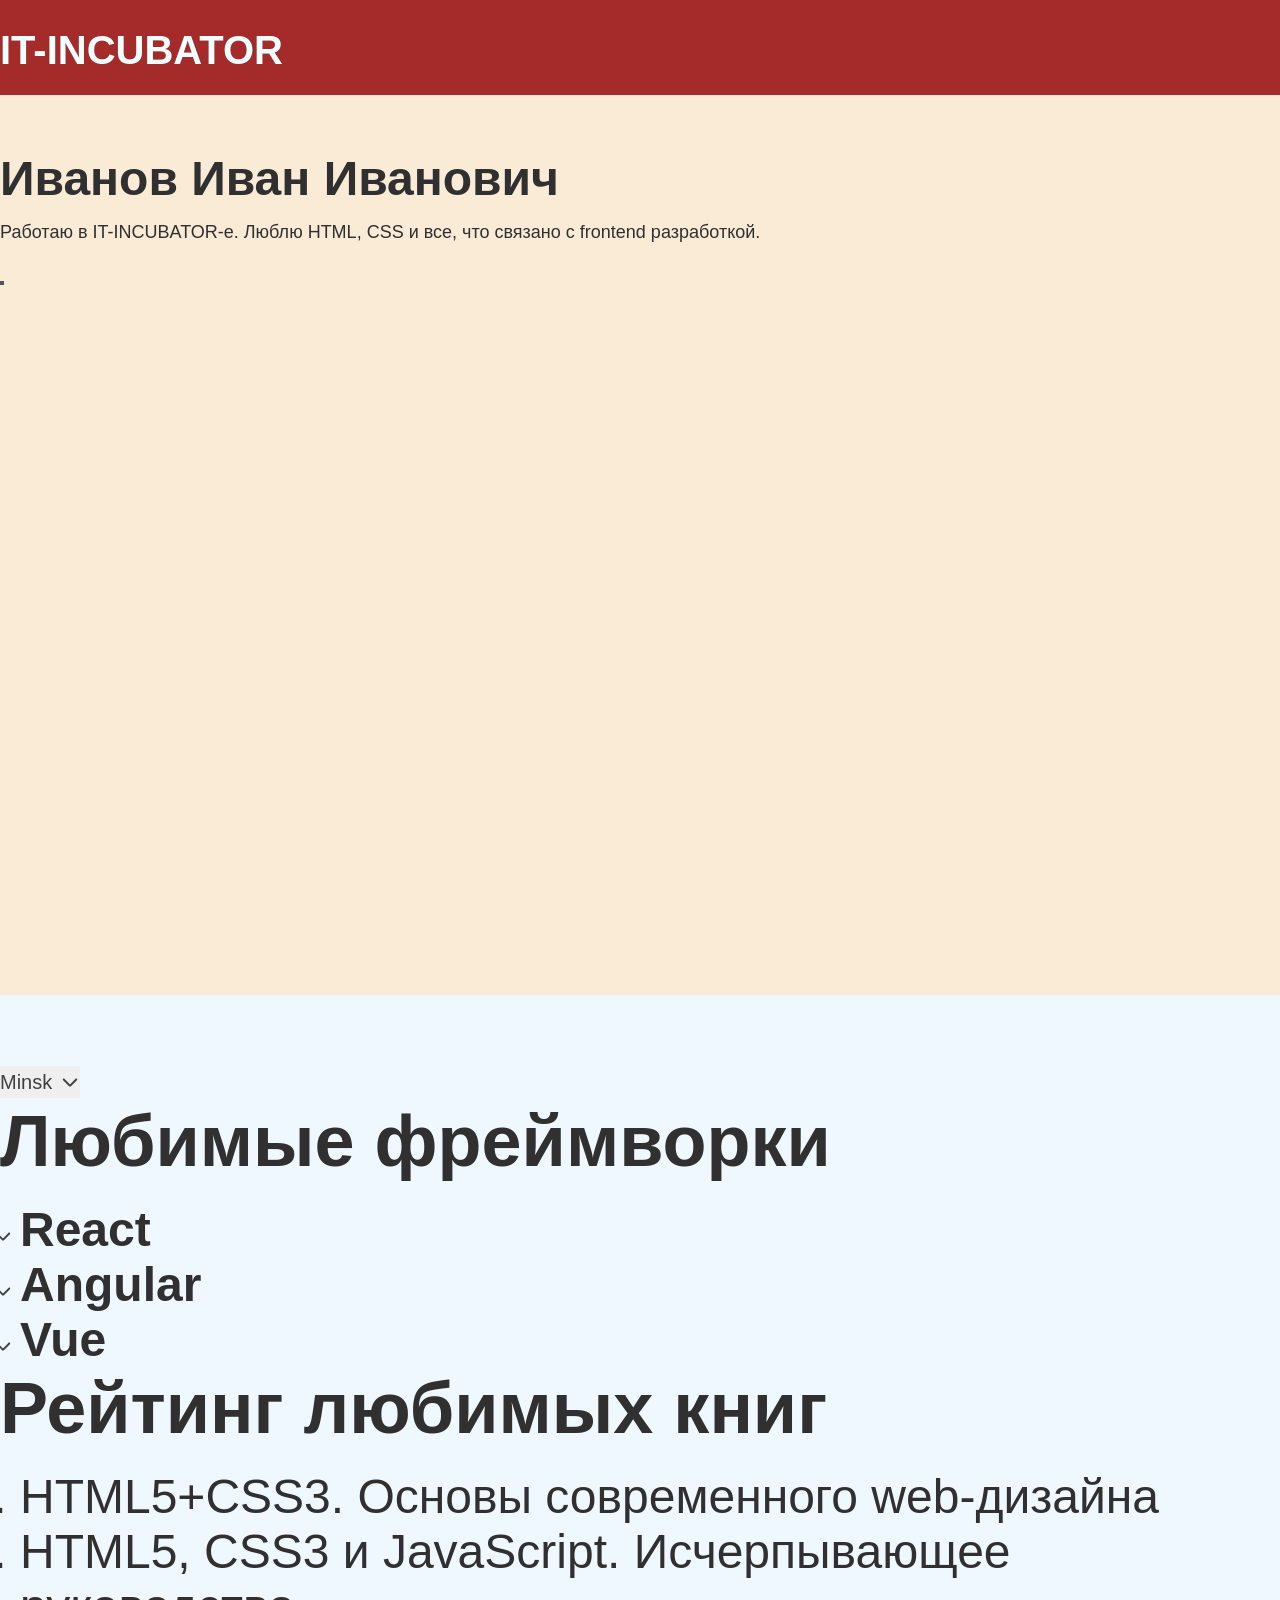
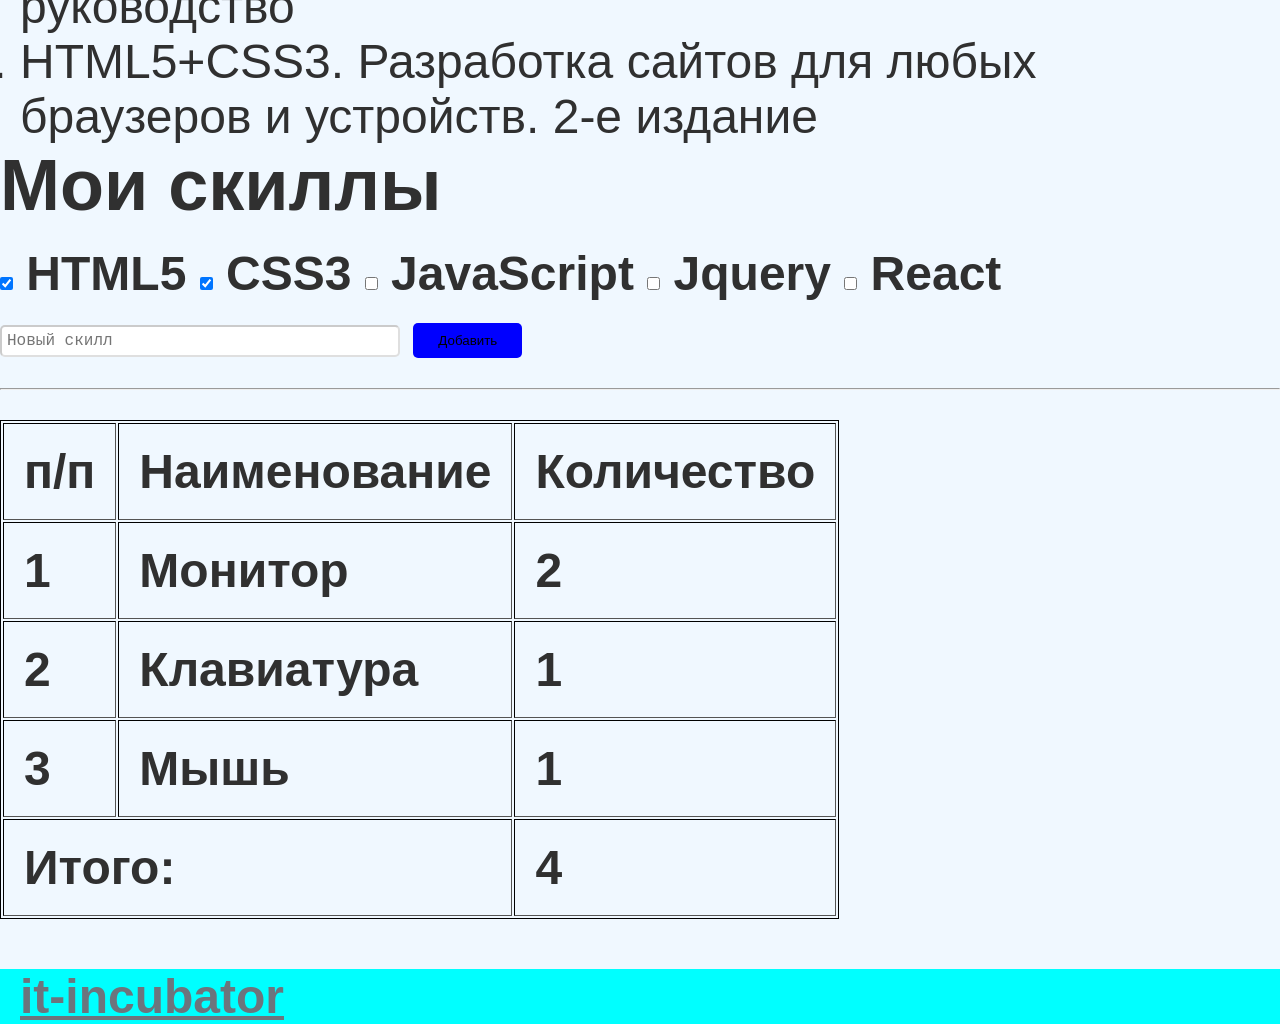
==== index.html @ 05293abf "fgdgf" ====
<!DOCTYPE html>
<html lang="en">
<head>
    <meta charset="UTF-8">
    <meta name="viewport" content="width=device-width, initial-scale=1.0">
    <link rel="preconnect" href="https://fonts.googleapis.com">
    <link rel="preconnect" href="https://fonts.gstatic.com" crossorigin>
    <link href="https://fonts.googleapis.com/css2?family=BBH+Hegarty&display=swap" rel="stylesheet">
    <link rel="stylesheet" href="style.css">
    <title>It-incubator precourse</title>
</head>
<body data-cy="hw2-body">
    <header data-cy="hw2-header">
        <span data-cy="hw2-header-span">IT-INCUBATOR</span>
    </header>

    <section class="main-section" data-cy="hw2-section-main-pre">
        <h1 class="main-title" data-cy="hw2-main-title">Иванов Иван Иванович</h1>
        <p class="main-text" data-cy="hw2-text">Работаю в IT-INCUBATOR-е. Люблю HTML, CSS и все, что связано с frontend разработкой.</p>
        <img class="main-image" data-cy="hw2-main-image" src="https://abbtech.az/storage/uploads/files/1687508692_1615533694-frontendd.svg" alt="">
    </section>

    <section class="about-section" data-cy="hw2-section-about-pre">
        <select data-cy="hw2-select-pre" name="" data-cy="">
            <option value="">Paris</option>
            <option value="" selected>Minsk</option>
            <option value="">Milan</option>
        </select>

        <div>
            <h2 class="section-title" data-cy="hw2-section-title-pre">Любимые фреймворки</h2>
            <ul class="frameworks-list" data-cy="hw2-frameworks-list-pre">
                <li>React</li>
                <li>Angular</li>
                <li>Vue</li>
            </ul>
        </div>
        <div>
            <h2 class="section-title" data-cy="hw2-section-title-pre">Рейтинг любимых книг</h2>
            <ol class="books-list" data-cy="hw2-books-list-pre">
                <li>HTML5+CSS3. Основы современного web-дизайна</li>
                <li>HTML5, CSS3 и JavaScript. Исчерпывающее руководство</li>
                <li>HTML5+CSS3. Разработка сайтов для любых браузеров и устройств. 2-е издание</li>
            </ol>
        </div>
        <div>
            <h2 class="section-title" data-cy="hw2-section-title-pre">Мои скиллы</h2>
            <label class="label" data-cy="hw2-label-pre" for="1">
                <input type="checkbox" checked name="" id="1">
                HTML5
            </label>
    
            <label class="label" data-cy="hw2-label-pre" for="2">
                <input type="checkbox" checked name="" id="2">
                CSS3
            </label>
    
            <label class="label" data-cy="hw2-label-pre" for="3">
                <input type="checkbox" name="" id="3">
                JavaScript
            </label>
    
            <label class="label" data-cy="hw2-label-pre" for="4">
                <input type="checkbox" name="" id="4">
                Jquery
            </label>
    
            <label class="label" data-cy="hw2-label-pre" for="5">
                <input type="checkbox" name="" id="5">
                React
            </label>
        </div>
        
        <input class="text-field" data-cy="hw2-text-field-pre" type="text" placeholder="Новый скилл">
        <button class="btn" data-cy="hw2-btn-pre">Добавить</button>
        
        <hr class="line" data-cy="hw2-line-pre">

        <table data-cy="hw2-about-table-pre" border="1">
            <tr>
                <th>п/п</th>
                <th>Наименование</th>
                <th>Количество</th>
            </tr>
            <tr>
                <td>1</td>
                <td>Монитор</td>
                <td>2</td>
            </tr>
            <tr>
                <td>2</td>
                <td>Клавиатура</td>
                <td>1</td>
            </tr>
            <tr>
                <td>3</td>
                <td>Мышь</td>
                <td>1</td>
            </tr>
            <tr>
                <td colspan="2">Итого:</td>
                <td>4</td>
            </tr>
        </table>
    </section>

    <footer data-cy="hw-footer-pre">
        <a class="footer-link" data-cy="hw-footer-link-pre" href="https://it-incubator.io/">it-incubator</a>
    </footer>
</body>
</html>
---- style.css ----
* {
    margin: 0; /* внешние отступы */  
    padding: 0; /* внутренние отступы */
    box-sizing: border-box; /* границы и внутренние отступы теперь не увеличивают размер элементов */
}

body {
    font-family: "Inter", sans-serif;
    color: #303030; 
    font-weight: 700;
    font-style: Bold;
    font-size: 48px;
}

header {
    background-color: brown;
    padding: 20px 0 20px;
}

header span {
    color: azure;
    font-size: 40px;
    font-weight: bold;
}

.main-section {
    background-color: antiquewhite;
    padding: 60px 0 60px;
    height: 100vh;
}

.main-title {
    font-weight: 700;
    font-style: Bold;
    font-size: 48px;
    leading-trim: NONE;
    line-height: 100%;
    letter-spacing: 0%;
    margin: 0px 0px 20px;

}

.main-text {
    font-weight: 400;
    font-style: Regular;
    font-size: 18px;
    leading-trim: NONE;
    line-height: 100%;
    letter-spacing: 0%;

}

.main-image {
    width: 715px;
    border: 2px solid rgba(83, 84, 97, 1)
}


.about-section {
    background-color: aliceblue;
    padding: 50px 0px 50px;
}

select {
    width: 80px; /* ширина выпадающего списка */
 
    /* стили для текста выпадающего списка*/
    font-size: 20px;
    font-style: normal;
    font-weight: 500;
    line-height: normal;
    color: rgba(20, 20, 20, 0.8);
 
    border: none; /* убираем границу */
    appearance: none; /* убираем стрелку, которую браузер отображает по умолчанию */
 
     /* устанавливаем свою стрелку */
    background-image: url("./assets/images/arrow-bottom.svg");
    background-repeat: no-repeat;
    background-position: right 0 top 50%;
    padding: 5px 0 5px;
}

.section-title {
    padding: 0px 0px 20px;
    font-weight: bold;
}

.frameworks-list {
    list-style-image: url("./assets/images/arrow-bottom.svg");
    padding-left: 20px
}

.books-list {
    font-weight: 400;
    padding-left: 20px
}

.label {
    font-family: 'Franklin Gothic Medium', 'Arial Narrow', Arial, sans-serif;

}

.text-field {
    padding: 5px;
    border-radius: 5px;
    border-color: rgba(17, 17, 17, 0.205);
    width: 400px;
    font-family:'Courier New', Courier, monospace;
    font-size: medium;
    font-weight: 400;
}

.btn {
    border: none;
    background-color: blue;
    border-radius:5px;
    padding: 10px 25px 10px;
}

.line {
    margin-top: 30px;
    margin-bottom: 30px;
}

table {
    border-style: groove;
    border-color: rgb(0, 0, 0);
}

th, td {
    padding: 20px;
}  

footer {
    background-color:aqua;
    padding: 0px 20px 0px;
    text-decoration: none;
    font-family: Arial, sans-serif;
}

.footer-link {
    color: #6c757d;
}
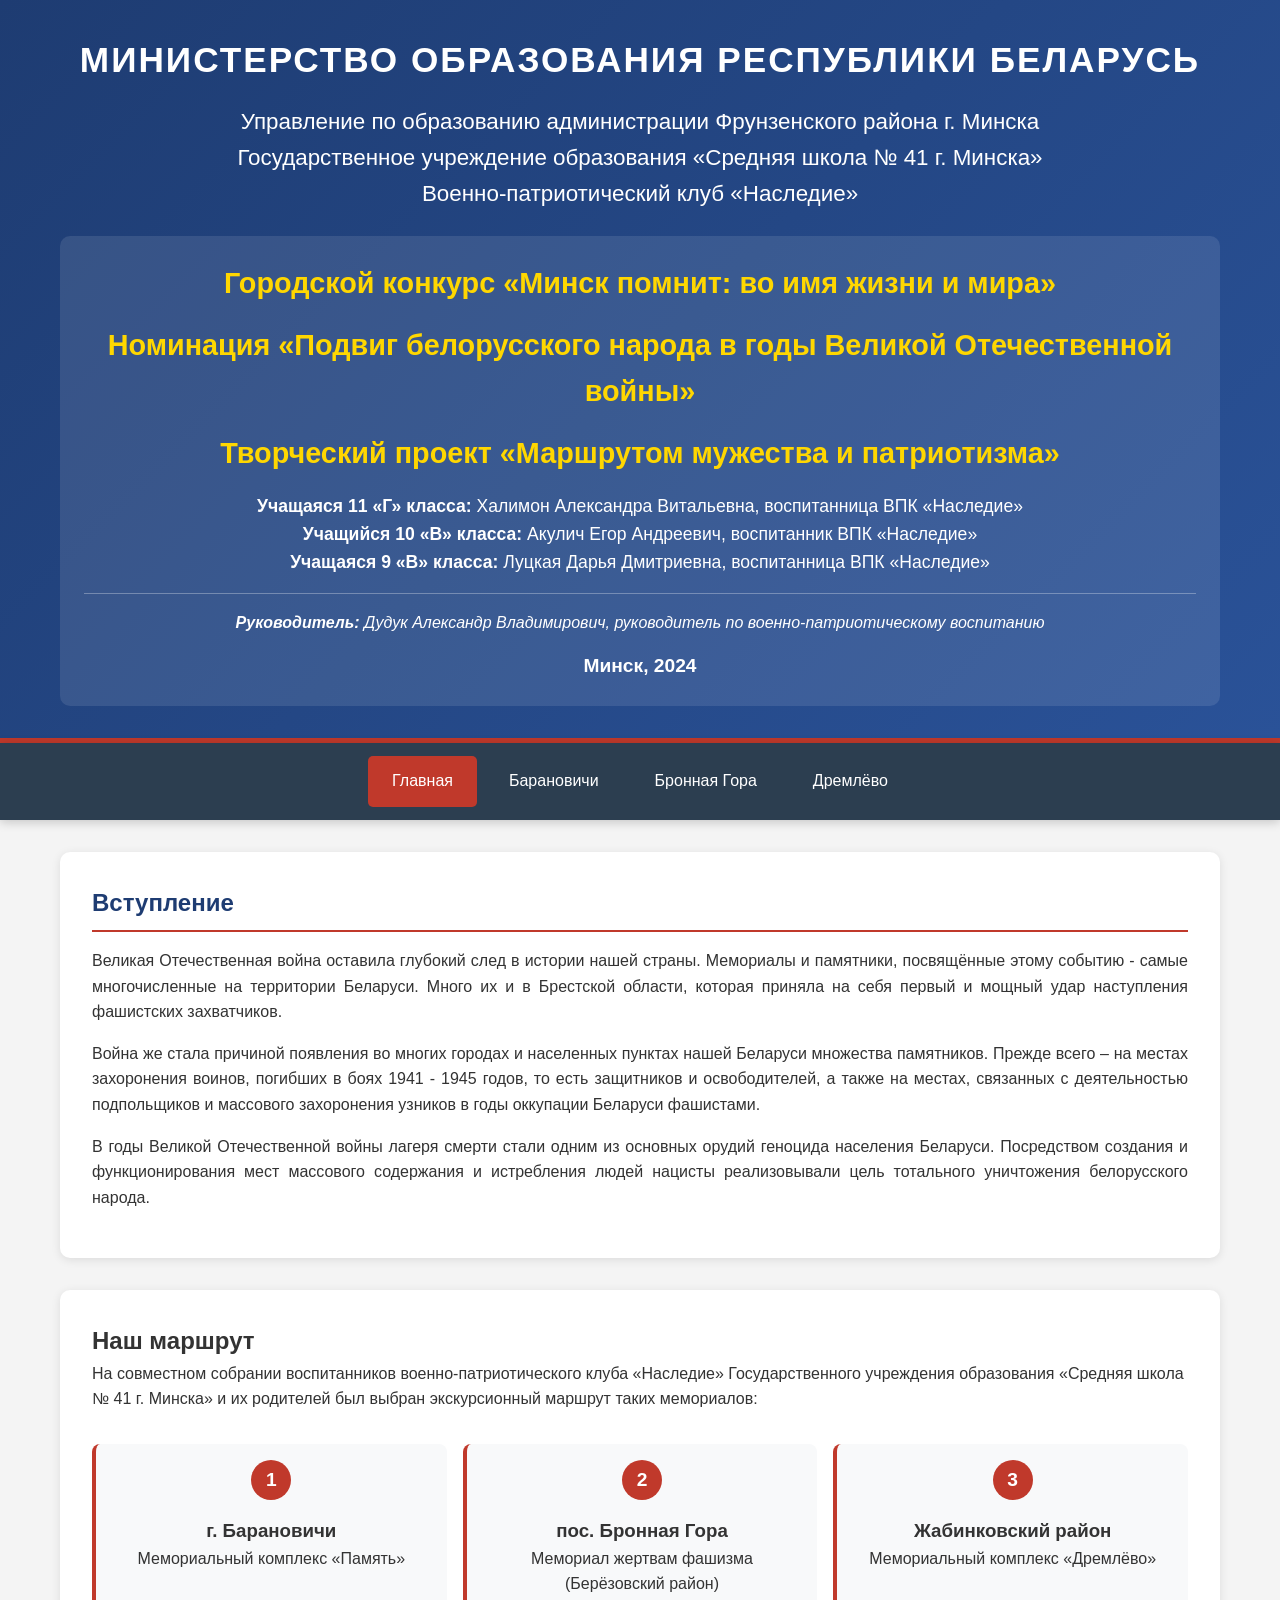
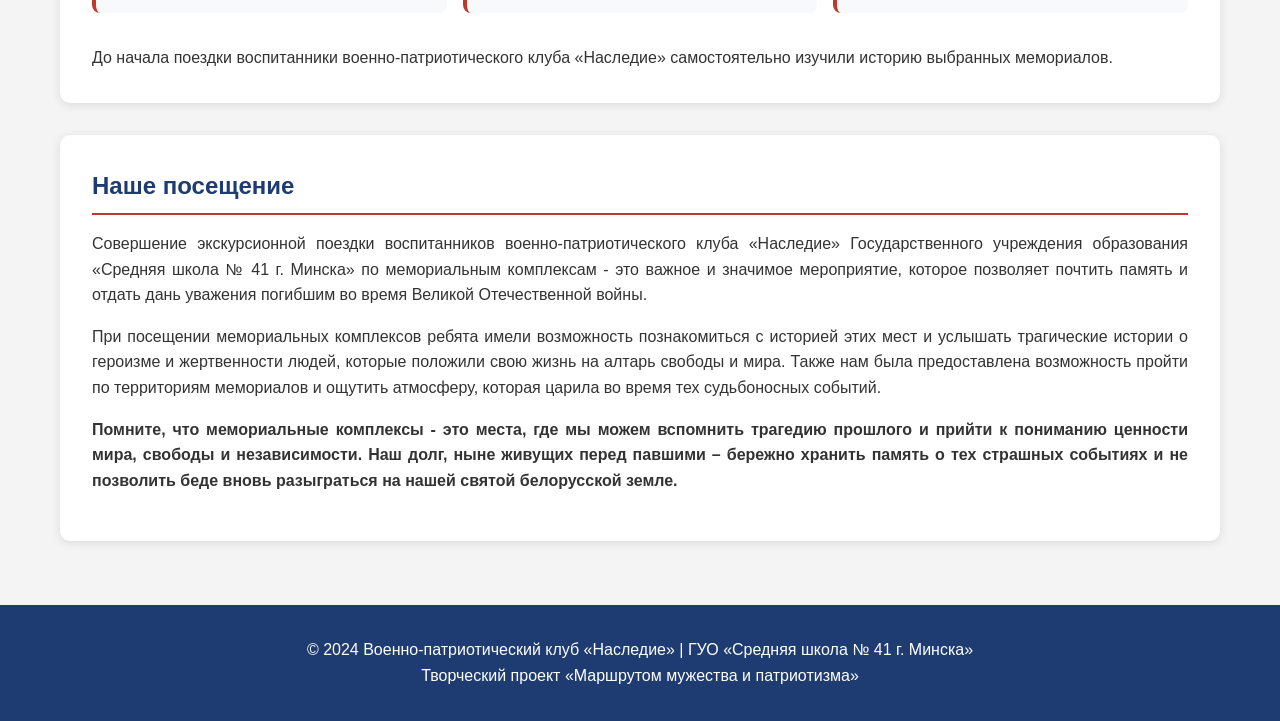
==== commit acb4f13a: "апр" ====
--- a/index.html
+++ b/index.html
@@ -1,111 +1,102 @@
 <!DOCTYPE html>
-<html lang="en">
+<html lang="ru">
 <head>
     <meta charset="UTF-8">
     <meta name="viewport" content="width=device-width, initial-scale=1.0">
-    <link rel="preconnect" href="https://fonts.googleapis.com">
-    <link rel="preconnect" href="https://fonts.gstatic.com" crossorigin>
-    <link href="https://fonts.googleapis.com/css2?family=BBH+Hegarty&display=swap" rel="stylesheet">
     <link rel="stylesheet" href="style.css">
-    <title>It-incubator precourse</title>
+    <title>ВПК "Наследие" - Главная</title>
 </head>
-<body data-cy="hw2-body">
-    <header data-cy="hw2-header">
-        <span data-cy="hw2-header-span">IT-INCUBATOR</span>
-    </header>
-
-    <section class="main-section" data-cy="hw2-section-main-pre">
-        <h1 class="main-title" data-cy="hw2-main-title">Иванов Иван Иванович</h1>
-        <p class="main-text" data-cy="hw2-text">Работаю в IT-INCUBATOR-е. Люблю HTML, CSS и все, что связано с frontend разработкой.</p>
-        <img class="main-image" data-cy="hw2-main-image" src="https://abbtech.az/storage/uploads/files/1687508692_1615533694-frontendd.svg" alt="">
-    </section>
-
-    <section class="about-section" data-cy="hw2-section-about-pre">
-        <select data-cy="hw2-select-pre" name="" data-cy="">
-            <option value="">Paris</option>
-            <option value="" selected>Minsk</option>
-            <option value="">Milan</option>
-        </select>
-
-        <div>
-            <h2 class="section-title" data-cy="hw2-section-title-pre">Любимые фреймворки</h2>
-            <ul class="frameworks-list" data-cy="hw2-frameworks-list-pre">
-                <li>React</li>
-                <li>Angular</li>
-                <li>Vue</li>
+<body>
+    <div class="header-title">
+        <div class="container">
+            <h1>Министерство образования Республики Беларусь</h1>
+            <div class="school">Управление по образованию администрации Фрунзенского района г. Минска<br>
+            Государственное учреждение образования «Средняя школа № 41 г. Минска»<br>
+            Военно-патриотический клуб «Наследие»</div>
+            
+            <div class="project-info">
+                <div class="project-name">Городской конкурс «Минск помнит: во имя жизни и мира»</div>
+                <div class="project-name">Номинация «Подвиг белорусского народа в годы Великой Отечественной войны»</div>
+                <div class="project-name">Творческий проект «Маршрутом мужества и патриотизма»</div>
+                
+                <div class="authors">
+                    <p><strong>Учащаяся 11 «Г» класса:</strong> Халимон Александра Витальевна, воспитанница ВПК «Наследие»</p>
+                    <p><strong>Учащийся 10 «В» класса:</strong> Акулич Егор Андреевич, воспитанник ВПК «Наследие»</p>
+                    <p><strong>Учащаяся 9 «В» класса:</strong> Луцкая Дарья Дмитриевна, воспитанница ВПК «Наследие»</p>
+                </div>
+                
+                <div class="supervisor">
+                    <strong>Руководитель:</strong> Дудук Александр Владимирович, руководитель по военно-патриотическому воспитанию
+                </div>
+                
+                <div class="year">Минск, 2024</div>
+            </div>
+        </div>
+    </div>
+    
+    <nav>
+        <div class="container">
+            <ul>
+                <li><a href="index.html" class="active">Главная</a></li>
+                <li><a href="baranovichi.html">Барановичи</a></li>
+                <li><a href="bronnaya.html">Бронная Гора</a></li>
+                <li><a href="dremlevo.html">Дремлёво</a></li>
             </ul>
         </div>
-        <div>
-            <h2 class="section-title" data-cy="hw2-section-title-pre">Рейтинг любимых книг</h2>
-            <ol class="books-list" data-cy="hw2-books-list-pre">
-                <li>HTML5+CSS3. Основы современного web-дизайна</li>
-                <li>HTML5, CSS3 и JavaScript. Исчерпывающее руководство</li>
-                <li>HTML5+CSS3. Разработка сайтов для любых браузеров и устройств. 2-е издание</li>
-            </ol>
-        </div>
-        <div>
-            <h2 class="section-title" data-cy="hw2-section-title-pre">Мои скиллы</h2>
-            <label class="label" data-cy="hw2-label-pre" for="1">
-                <input type="checkbox" checked name="" id="1">
-                HTML5
-            </label>
+    </nav>
     
-            <label class="label" data-cy="hw2-label-pre" for="2">
-                <input type="checkbox" checked name="" id="2">
-                CSS3
-            </label>
-    
-            <label class="label" data-cy="hw2-label-pre" for="3">
-                <input type="checkbox" name="" id="3">
-                JavaScript
-            </label>
-    
-            <label class="label" data-cy="hw2-label-pre" for="4">
-                <input type="checkbox" name="" id="4">
-                Jquery
-            </label>
-    
-            <label class="label" data-cy="hw2-label-pre" for="5">
-                <input type="checkbox" name="" id="5">
-                React
-            </label>
+    <main>
+        <div class="intro">
+            <h2>Вступление</h2>
+            <p>Великая Отечественная война оставила глубокий след в истории нашей страны. Мемориалы и памятники, посвящённые этому событию - самые многочисленные на территории Беларуси. Много их и в Брестской области, которая приняла на себя первый и мощный удар наступления фашистских захватчиков.</p>
+            
+            <p>Война же стала причиной появления во многих городах и населенных пунктах нашей Беларуси множества памятников. Прежде всего – на местах захоронения воинов, погибших в боях 1941 - 1945 годов, то есть защитников и освободителей, а также на местах, связанных с деятельностью подпольщиков и массового захоронения узников в годы оккупации Беларуси фашистами.</p>
+            
+            <p>В годы Великой Отечественной войны лагеря смерти стали одним из основных орудий геноцида населения Беларуси. Посредством создания и функционирования мест массового содержания и истребления людей нацисты реализовывали цель тотального уничтожения белорусского народа.</p>
         </div>
         
-        <input class="text-field" data-cy="hw2-text-field-pre" type="text" placeholder="Новый скилл">
-        <button class="btn" data-cy="hw2-btn-pre">Добавить</button>
+        <div class="route-map">
+            <h2>Наш маршрут</h2>
+            <p>На совместном собрании воспитанников военно-патриотического клуба «Наследие» Государственного учреждения образования «Средняя школа № 41 г. Минска» и их родителей был выбран экскурсионный маршрут таких мемориалов:</p>
+            
+            <div class="route-items">
+                <div class="route-item">
+                    <div class="route-number">1</div>
+                    <h3>г. Барановичи</h3>
+                    <p>Мемориальный комплекс «Память»</p>
+                </div>
+                
+                <div class="route-item">
+                    <div class="route-number">2</div>
+                    <h3>пос. Бронная Гора</h3>
+                    <p>Мемориал жертвам фашизма (Берёзовский район)</p>
+                </div>
+                
+                <div class="route-item">
+                    <div class="route-number">3</div>
+                    <h3>Жабинковский район</h3>
+                    <p>Мемориальный комплекс «Дремлёво»</p>
+                </div>
+            </div>
+            
+            <p>До начала поездки воспитанники военно-патриотического клуба «Наследие» самостоятельно изучили историю выбранных мемориалов.</p>
+        </div>
         
-        <hr class="line" data-cy="hw2-line-pre">
-
-        <table data-cy="hw2-about-table-pre" border="1">
-            <tr>
-                <th>п/п</th>
-                <th>Наименование</th>
-                <th>Количество</th>
-            </tr>
-            <tr>
-                <td>1</td>
-                <td>Монитор</td>
-                <td>2</td>
-            </tr>
-            <tr>
-                <td>2</td>
-                <td>Клавиатура</td>
-                <td>1</td>
-            </tr>
-            <tr>
-                <td>3</td>
-                <td>Мышь</td>
-                <td>1</td>
-            </tr>
-            <tr>
-                <td colspan="2">Итого:</td>
-                <td>4</td>
-            </tr>
-        </table>
-    </section>
-
-    <footer data-cy="hw-footer-pre">
-        <a class="footer-link" data-cy="hw-footer-link-pre" href="https://it-incubator.io/">it-incubator</a>
+        <div class="intro">
+            <h2>Наше посещение</h2>
+            <p>Совершение экскурсионной поездки воспитанников военно-патриотического клуба «Наследие» Государственного учреждения образования «Средняя школа № 41 г. Минска» по мемориальным комплексам - это важное и значимое мероприятие, которое позволяет почтить память и отдать дань уважения погибшим во время Великой Отечественной войны.</p>
+            
+            <p>При посещении мемориальных комплексов ребята имели возможность познакомиться с историей этих мест и услышать трагические истории о героизме и жертвенности людей, которые положили свою жизнь на алтарь свободы и мира. Также нам была предоставлена возможность пройти по территориям мемориалов и ощутить атмосферу, которая царила во время тех судьбоносных событий.</p>
+            
+            <p><strong>Помните, что мемориальные комплексы - это места, где мы можем вспомнить трагедию прошлого и прийти к пониманию ценности мира, свободы и независимости. Наш долг, ныне живущих перед павшими – бережно хранить память о тех страшных событиях и не позволить беде вновь разыграться на нашей святой белорусской земле.</strong></p>
+        </div>
+    </main>
+    
+    <footer>
+        <div class="container">
+            <p>&copy; 2024 Военно-патриотический клуб «Наследие» | ГУО «Средняя школа № 41 г. Минска»</p>
+            <p>Творческий проект «Маршрутом мужества и патриотизма»</p>
+        </div>
     </footer>
 </body>
 </html>
--- a/style.css
+++ b/style.css
@@ -1,144 +1,327 @@
 * {
-    margin: 0; /* внешние отступы */  
-    padding: 0; /* внутренние отступы */
-    box-sizing: border-box; /* границы и внутренние отступы теперь не увеличивают размер элементов */
+    margin: 0;
+    padding: 0;
+    box-sizing: border-box;
 }
 
 body {
-    font-family: "Inter", sans-serif;
-    color: #303030; 
-    font-weight: 700;
-    font-style: Bold;
-    font-size: 48px;
-}
-
-header {
-    background-color: brown;
-    padding: 20px 0 20px;
-}
-
-header span {
-    color: azure;
-    font-size: 40px;
-    font-weight: bold;
-}
-
-.main-section {
-    background-color: antiquewhite;
-    padding: 60px 0 60px;
-    height: 100vh;
-}
-
-.main-title {
-    font-weight: 700;
-    font-style: Bold;
-    font-size: 48px;
-    leading-trim: NONE;
-    line-height: 100%;
-    letter-spacing: 0%;
-    margin: 0px 0px 20px;
-
-}
-
-.main-text {
-    font-weight: 400;
-    font-style: Regular;
-    font-size: 18px;
-    leading-trim: NONE;
-    line-height: 100%;
-    letter-spacing: 0%;
-
-}
-
-.main-image {
-    width: 715px;
-    border: 2px solid rgba(83, 84, 97, 1)
-}
-
-
-.about-section {
-    background-color: aliceblue;
-    padding: 50px 0px 50px;
-}
-
-select {
-    width: 80px; /* ширина выпадающего списка */
- 
-    /* стили для текста выпадающего списка*/
-    font-size: 20px;
-    font-style: normal;
+    font-family: 'Segoe UI', 'Arial', sans-serif;
+    line-height: 1.6;
+    color: #333;
+    background-color: #f4f4f4;
+    display: flex;
+    flex-direction: column;
+    min-height: 100vh;
+}
+
+.header-title {
+    background: linear-gradient(135deg, #1e3c72 0%, #2a5298 100%);
+    color: white;
+    padding: 2rem 0;
+    text-align: center;
+    border-bottom: 5px solid #c0392b;
+}
+
+.header-title .container {
+    max-width: 1200px;
+    margin: 0 auto;
+    padding: 0 20px;
+}
+
+.header-title h1 {
+    font-size: 2.2rem;
+    margin-bottom: 1rem;
+    text-transform: uppercase;
+    letter-spacing: 2px;
+}
+
+.header-title .school {
+    font-size: 1.4rem;
+    margin-bottom: 1.5rem;
+    font-weight: 300;
+}
+
+.header-title .project-info {
+    background: rgba(255,255,255,0.1);
+    padding: 1.5rem;
+    border-radius: 10px;
+    margin-top: 1rem;
+}
+
+.header-title .project-name {
+    font-size: 1.8rem;
+    color: #ffd700;
+    margin-bottom: 1rem;
+    font-weight: bold;
+}
+
+.header-title .authors {
+    font-size: 1.1rem;
+    margin-bottom: 0.5rem;
+}
+
+.header-title .supervisor {
+    font-style: italic;
+    margin-top: 1rem;
+    padding-top: 1rem;
+    border-top: 1px solid rgba(255,255,255,0.3);
+}
+
+.header-title .year {
+    margin-top: 1rem;
+    font-size: 1.2rem;
+    font-weight: bold;
+}
+
+nav {
+    background-color: #2c3e50;
+    position: sticky;
+    top: 0;
+    z-index: 100;
+    box-shadow: 0 2px 10px rgba(0,0,0,0.2);
+}
+
+nav .container {
+    max-width: 1200px;
+    margin: 0 auto;
+    padding: 0 20px;
+}
+
+nav ul {
+    list-style: none;
+    display: flex;
+    flex-wrap: wrap;
+    justify-content: center;
+    gap: 0.5rem;
+    padding: 0.8rem 0;
+}
+
+nav a {
+    color: white;
+    text-decoration: none;
+    padding: 0.8rem 1.5rem;
+    border-radius: 5px;
+    transition: all 0.3s;
     font-weight: 500;
-    line-height: normal;
-    color: rgba(20, 20, 20, 0.8);
- 
-    border: none; /* убираем границу */
-    appearance: none; /* убираем стрелку, которую браузер отображает по умолчанию */
- 
-     /* устанавливаем свою стрелку */
-    background-image: url("./assets/images/arrow-bottom.svg");
-    background-repeat: no-repeat;
-    background-position: right 0 top 50%;
-    padding: 5px 0 5px;
-}
-
-.section-title {
-    padding: 0px 0px 20px;
-    font-weight: bold;
-}
-
-.frameworks-list {
-    list-style-image: url("./assets/images/arrow-bottom.svg");
-    padding-left: 20px
-}
-
-.books-list {
-    font-weight: 400;
-    padding-left: 20px
-}
-
-.label {
-    font-family: 'Franklin Gothic Medium', 'Arial Narrow', Arial, sans-serif;
-
-}
-
-.text-field {
-    padding: 5px;
-    border-radius: 5px;
-    border-color: rgba(17, 17, 17, 0.205);
-    width: 400px;
-    font-family:'Courier New', Courier, monospace;
-    font-size: medium;
-    font-weight: 400;
-}
-
-.btn {
-    border: none;
-    background-color: blue;
-    border-radius:5px;
-    padding: 10px 25px 10px;
-}
-
-.line {
-    margin-top: 30px;
-    margin-bottom: 30px;
-}
-
-table {
-    border-style: groove;
-    border-color: rgb(0, 0, 0);
-}
-
-th, td {
-    padding: 20px;
-}  
+    display: block;
+}
+
+nav a:hover {
+    background-color: #c0392b;
+    transform: translateY(-2px);
+}
+
+nav a.active {
+    background-color: #c0392b;
+}
+
+main {
+    max-width: 1200px;
+    margin: 2rem auto;
+    padding: 0 20px;
+    flex: 1;
+    width: 100%;
+}
+
+/* Удалена анимация скрытия страниц, так как теперь это отдельные файлы */
+
+.intro {
+    background: white;
+    padding: 2rem;
+    border-radius: 10px;
+    box-shadow: 0 2px 10px rgba(0,0,0,0.1);
+    margin-bottom: 2rem;
+}
+
+.intro h2 {
+    color: #1e3c72;
+    margin-bottom: 1rem;
+    border-bottom: 2px solid #c0392b;
+    padding-bottom: 0.5rem;
+}
+
+.intro p {
+    margin-bottom: 1rem;
+    text-align: justify;
+}
+
+.route-map {
+    background: white;
+    padding: 2rem;
+    border-radius: 10px;
+    box-shadow: 0 2px 10px rgba(0,0,0,0.1);
+    margin-bottom: 2rem;
+}
+
+.route-items {
+    display: flex;
+    flex-wrap: wrap;
+    justify-content: space-around;
+    gap: 1rem;
+    margin: 2rem 0;
+}
+
+.route-item {
+    flex: 1;
+    min-width: 200px;
+    text-align: center;
+    padding: 1rem;
+    background: #f8f9fa;
+    border-radius: 8px;
+    border-left: 4px solid #c0392b;
+}
+
+.route-number {
+    width: 40px;
+    height: 40px;
+    background: #c0392b;
+    color: white;
+    border-radius: 50%;
+    display: flex;
+    align-items: center;
+    justify-content: center;
+    margin: 0 auto 1rem;
+    font-weight: bold;
+    font-size: 1.2rem;
+}
+
+.memorial-page {
+    background: white;
+    border-radius: 10px;
+    box-shadow: 0 2px 10px rgba(0,0,0,0.1);
+    overflow: hidden;
+}
+
+.memorial-header {
+    background: linear-gradient(135deg, #1e3c72 0%, #2a5298 100%);
+    color: white;
+    padding: 2rem;
+    text-align: center;
+}
+
+.memorial-header h2 {
+    font-size: 2rem;
+    margin-bottom: 0.5rem;
+}
+
+.memorial-header .location {
+    font-size: 1.2rem;
+    opacity: 0.9;
+}
+
+.photo-gallery {
+    display: grid;
+    grid-template-columns: repeat(auto-fit, minmax(300px, 1fr));
+    gap: 1.5rem;
+    padding: 2rem;
+}
+
+.photo-card {
+    background: #f8f9fa;
+    border-radius: 8px;
+    overflow: hidden;
+    box-shadow: 0 2px 5px rgba(0,0,0,0.1);
+    transition: transform 0.3s;
+    display: flex;
+    flex-direction: column;
+}
+
+.photo-card:hover {
+    transform: translateY(-5px);
+}
+
+/* Обновленный стиль для изображений */
+.photo-img {
+    width: 100%;
+    height: 250px;
+    object-fit: cover;
+    display: block;
+}
+
+.photo-caption {
+    padding: 10px;
+    text-align: center;
+    font-size: 0.9rem;
+    color: #555;
+    background: #fff;
+    font-weight: bold;
+}
+
+.memorial-content {
+    padding: 2rem;
+}
+
+.memorial-content h3 {
+    color: #1e3c72;
+    margin: 1.5rem 0 1rem;
+    border-bottom: 2px solid #c0392b;
+    padding-bottom: 0.5rem;
+}
+
+.memorial-content h3:first-of-type {
+    margin-top: 0;
+}
+
+.memorial-content p {
+    margin-bottom: 1rem;
+    text-align: justify;
+}
+
+.historical-note {
+    background: #f8f9fa;
+    padding: 1.5rem;
+    border-left: 4px solid #c0392b;
+    margin: 1.5rem 0;
+    font-style: italic;
+}
+
+.statistics {
+    background: #1e3c72;
+    color: white;
+    padding: 1.5rem;
+    border-radius: 8px;
+    margin: 1.5rem 0;
+    text-align: center;
+}
+
+.stat-numbers {
+    font-size: 2rem;
+    font-weight: bold;
+    color: #ffd700;
+}
 
 footer {
-    background-color:aqua;
-    padding: 0px 20px 0px;
+    background: #1e3c72;
+    color: white;
+    text-align: center;
+    padding: 2rem 0;
+    margin-top: auto;
+}
+
+.sources {
+    max-width: 800px;
+    margin: 2rem auto 0;
+    padding: 1rem;
+    background: rgba(255,255,255,0.1);
+    border-radius: 8px;
+    font-size: 0.9rem;
+}
+
+.sources a {
+    color: #ffd700;
     text-decoration: none;
-    font-family: Arial, sans-serif;
-}
-
-.footer-link {
-    color: #6c757d;
+}
+
+.sources a:hover {
+    text-decoration: underline;
+}
+
+@media (max-width: 768px) {
+    .header-title h1 { font-size: 1.8rem; }
+    .header-title .project-name { font-size: 1.4rem; }
+    nav ul { flex-direction: column; align-items: stretch; }
+    nav a { text-align: center; }
+    .route-items { flex-direction: column; }
+    .photo-gallery { grid-template-columns: 1fr; }
+    .memorial-header h2 { font-size: 1.5rem; }
 }
